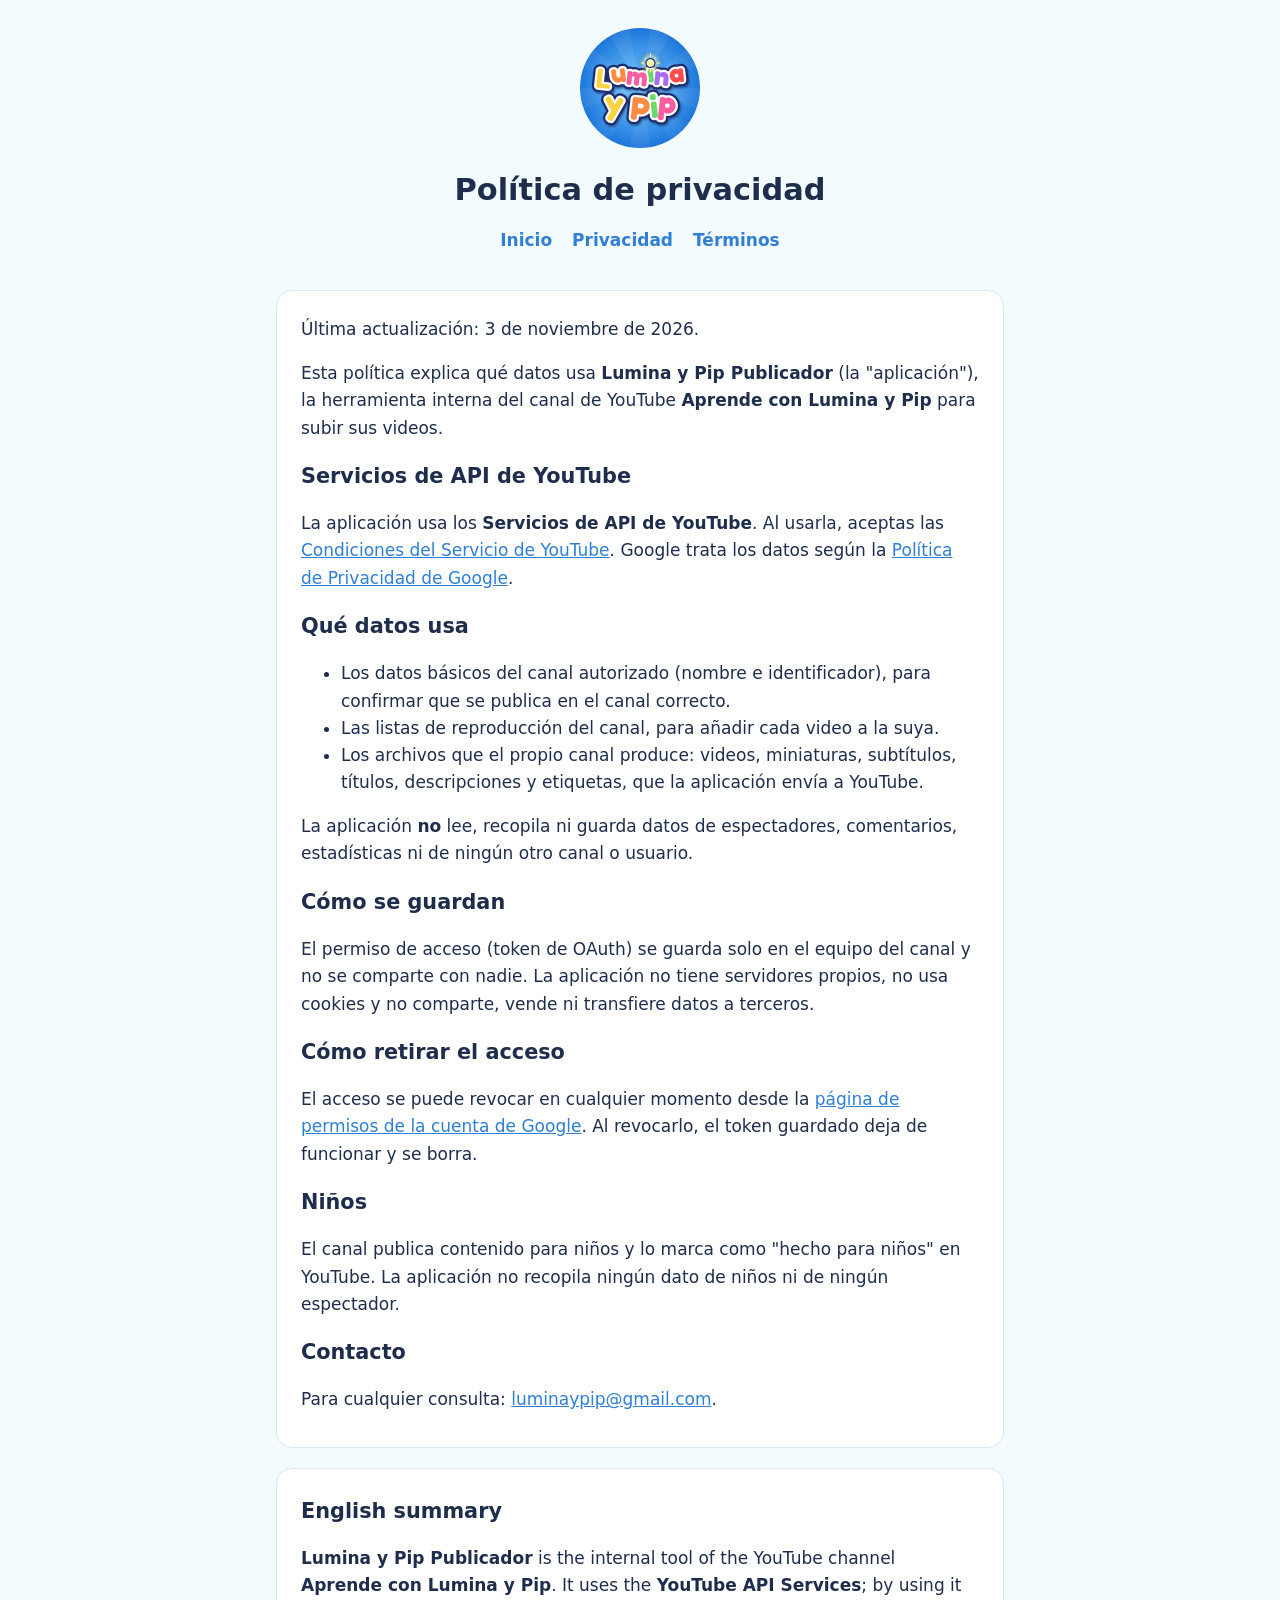
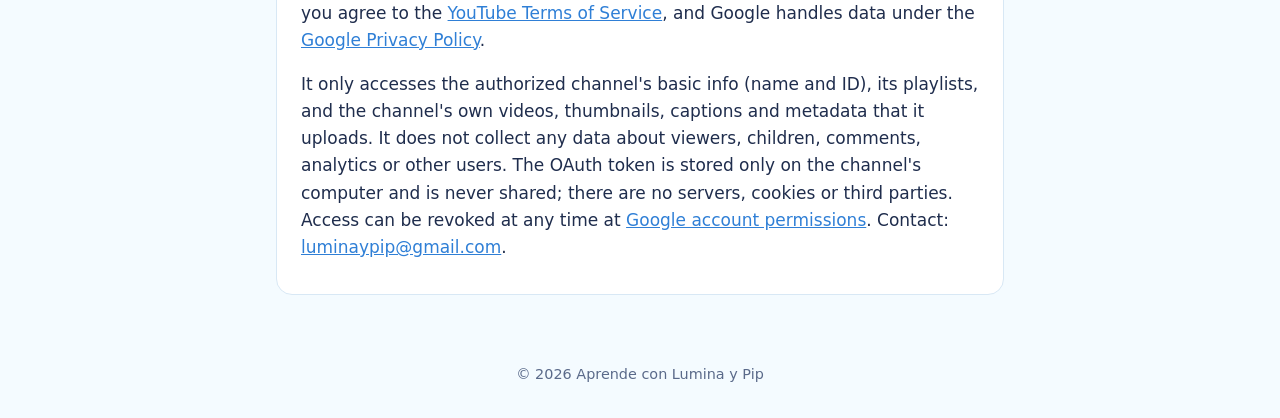
==== privacidad.html @ dc0a206a "Web del canal: inicio, política de privacidad y términos Co-Authored-By: Claude Opus 5.5 <noreply@an" ====
<!doctype html>
<html lang="es">
<head>
<meta charset="utf-8">
<meta name="viewport" content="width=device-width, initial-scale=1">
<title>Política de privacidad</title>
<link rel="icon" href="logo.png">
<link rel="stylesheet" href="estilo.css">
</head>
<body>
<header>
  <img class="logo" src="logo.png" alt="Logo de Lumina y Pip">
  <h1>Política de privacidad</h1>
  <nav><a href="index.html">Inicio</a><a href="privacidad.html">Privacidad</a><a href="terminos.html">Términos</a></nav>
</header>
<main>
  <section>
    <p>Última actualización: 3 de noviembre de 2026.</p>
    <p>Esta política explica qué datos usa <strong>Lumina y Pip Publicador</strong> (la "aplicación"), la
      herramienta interna del canal de YouTube <strong>Aprende con Lumina y Pip</strong> para subir sus videos.</p>

    <h2>Servicios de API de YouTube</h2>
    <p>La aplicación usa los <strong>Servicios de API de YouTube</strong>. Al usarla, aceptas las
      <a href="https://www.youtube.com/t/terms">Condiciones del Servicio de YouTube</a>. Google trata los datos
      según la <a href="https://policies.google.com/privacy">Política de Privacidad de Google</a>.</p>

    <h2>Qué datos usa</h2>
    <ul>
      <li>Los datos básicos del canal autorizado (nombre e identificador), para confirmar que se publica en el
        canal correcto.</li>
      <li>Las listas de reproducción del canal, para añadir cada video a la suya.</li>
      <li>Los archivos que el propio canal produce: videos, miniaturas, subtítulos, títulos, descripciones y
        etiquetas, que la aplicación envía a YouTube.</li>
    </ul>
    <p>La aplicación <strong>no</strong> lee, recopila ni guarda datos de espectadores, comentarios,
      estadísticas ni de ningún otro canal o usuario.</p>

    <h2>Cómo se guardan</h2>
    <p>El permiso de acceso (token de OAuth) se guarda solo en el equipo del canal y no se comparte con nadie.
      La aplicación no tiene servidores propios, no usa cookies y no comparte, vende ni transfiere datos a
      terceros.</p>

    <h2>Cómo retirar el acceso</h2>
    <p>El acceso se puede revocar en cualquier momento desde la
      <a href="https://security.google.com/settings/security/permissions">página de permisos de la cuenta de
      Google</a>. Al revocarlo, el token guardado deja de funcionar y se borra.</p>

    <h2>Niños</h2>
    <p>El canal publica contenido para niños y lo marca como "hecho para niños" en YouTube. La aplicación no
      recopila ningún dato de niños ni de ningún espectador.</p>

    <h2>Contacto</h2>
    <p>Para cualquier consulta: <a href="mailto:luminaypip@gmail.com">luminaypip@gmail.com</a>.</p>
  </section>

  <section id="english" lang="en">
    <h2>English summary</h2>
    <p><strong>Lumina y Pip Publicador</strong> is the internal tool of the YouTube channel
      <strong>Aprende con Lumina y Pip</strong>. It uses the <strong>YouTube API Services</strong>; by using it
      you agree to the <a href="https://www.youtube.com/t/terms">YouTube Terms of Service</a>, and Google handles
      data under the <a href="https://policies.google.com/privacy">Google Privacy Policy</a>.</p>
    <p>It only accesses the authorized channel's basic info (name and ID), its playlists, and the channel's own
      videos, thumbnails, captions and metadata that it uploads. It does not collect any data about viewers,
      children, comments, analytics or other users. The OAuth token is stored only on the channel's computer and
      is never shared; there are no servers, cookies or third parties. Access can be revoked at any time at
      <a href="https://security.google.com/settings/security/permissions">Google account permissions</a>.
      Contact: <a href="mailto:luminaypip@gmail.com">luminaypip@gmail.com</a>.</p>
  </section>
</main>
<footer>© 2026 Aprende con Lumina y Pip</footer>
</body>
</html>
---- estilo.css ----
:root {
  --fondo: #f4fbff;
  --texto: #1f2d4d;
  --suave: #5a6a8a;
  --azul: #2f7fd6;
  --amarillo: #ffd640;
  --tarjeta: #ffffff;
  --borde: #d8e8f5;
}
* { box-sizing: border-box; }
body {
  margin: 0;
  background: var(--fondo);
  color: var(--texto);
  font: 17px/1.6 "Segoe UI", system-ui, -apple-system, sans-serif;
}
header { text-align: center; padding: 28px 16px 8px; }
header img.logo { width: 120px; height: 120px; border-radius: 50%; }
header h1 { margin: 10px 0 0; font-size: 1.9rem; }
nav { margin: 12px 0 0; }
nav a { color: var(--azul); margin: 0 10px; font-weight: 600; text-decoration: none; }
nav a:hover { text-decoration: underline; }
.banner { display: block; width: 100%; max-width: 960px; margin: 20px auto 0; border-radius: 16px; }
main { max-width: 760px; margin: 0 auto; padding: 8px 16px 48px; }
section {
  background: var(--tarjeta);
  border: 1px solid var(--borde);
  border-radius: 16px;
  padding: 8px 24px 16px;
  margin: 20px 0;
}
h2 { font-size: 1.3rem; margin-top: 18px; }
a { color: var(--azul); }
.idioma { color: var(--suave); font-size: 0.95rem; }
footer { text-align: center; color: var(--suave); font-size: 0.9rem; padding: 0 16px 32px; }
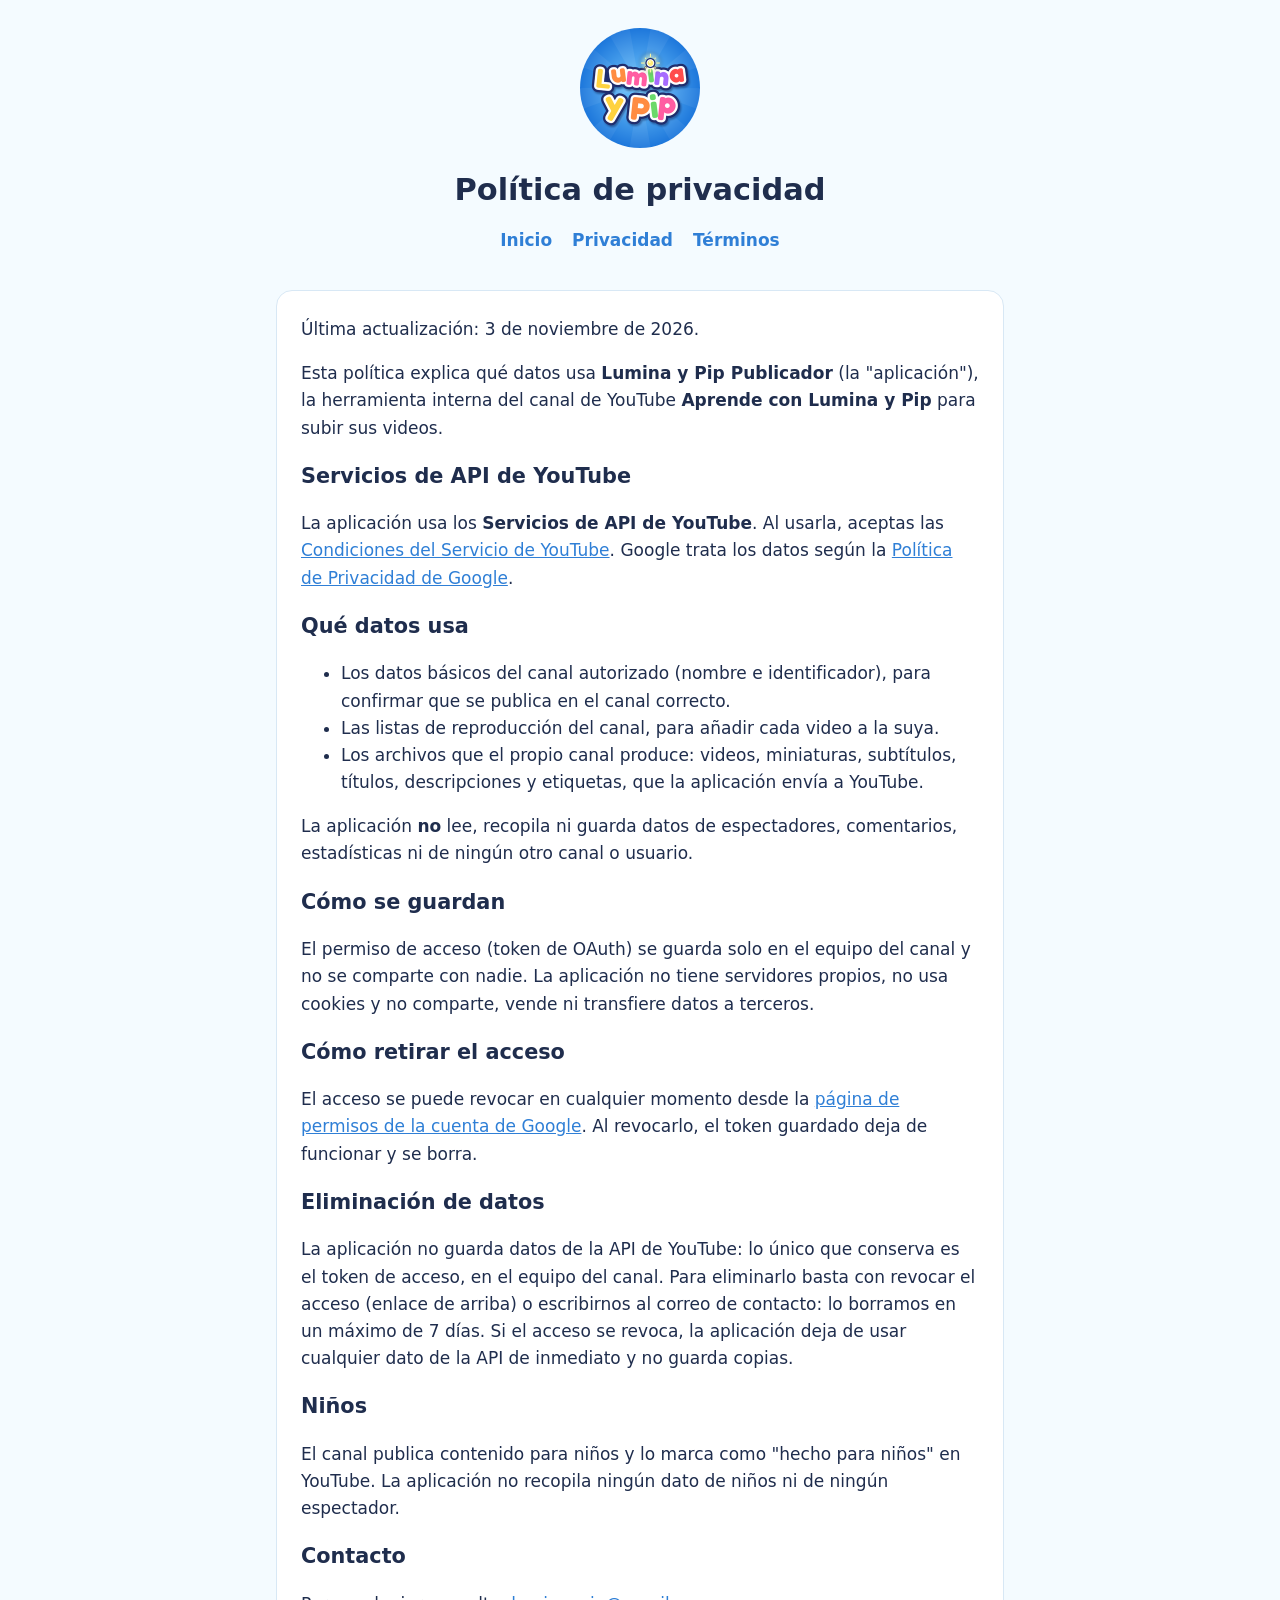
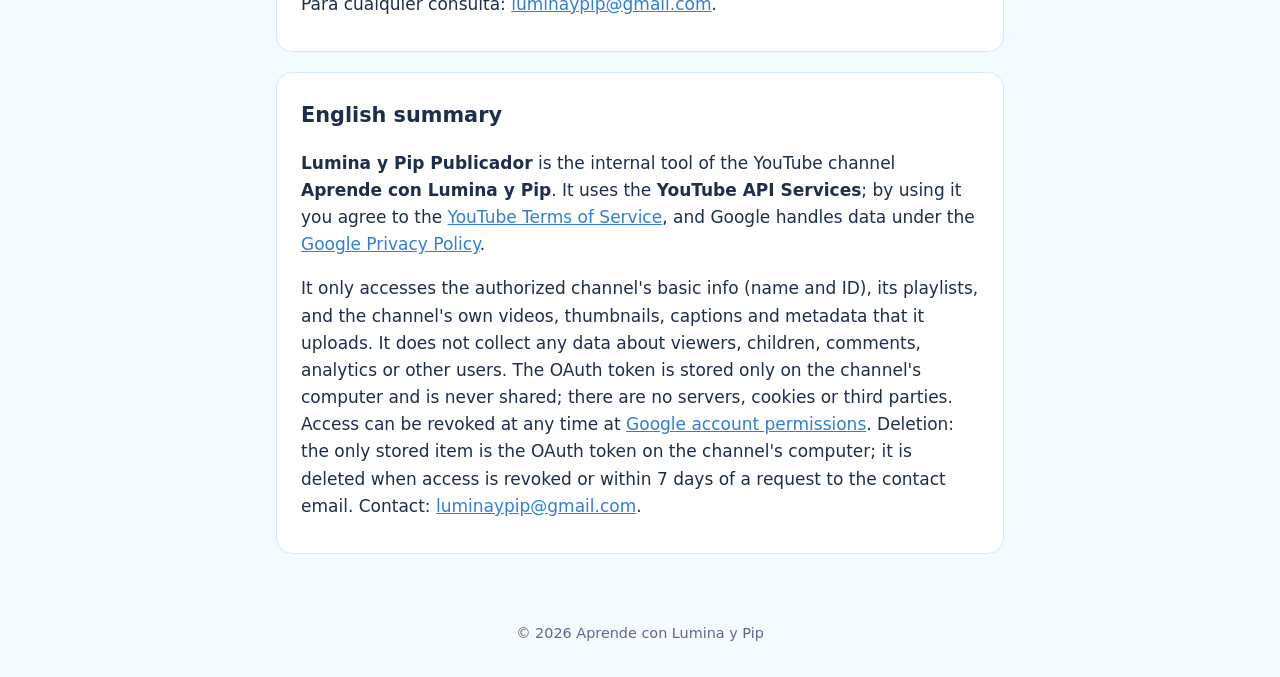
==== commit 343b29a5: "Aviso de Servicios de API de YouTube en el inicio y apartado de eliminación de datos Co-Authored-By:" ====
--- a/privacidad.html
+++ b/privacidad.html
@@ -45,6 +45,12 @@
       <a href="https://security.google.com/settings/security/permissions">página de permisos de la cuenta de
       Google</a>. Al revocarlo, el token guardado deja de funcionar y se borra.</p>
 
+    <h2>Eliminación de datos</h2>
+    <p>La aplicación no guarda datos de la API de YouTube: lo único que conserva es el token de acceso, en el
+      equipo del canal. Para eliminarlo basta con revocar el acceso (enlace de arriba) o escribirnos al correo de
+      contacto: lo borramos en un máximo de 7 días. Si el acceso se revoca, la aplicación deja de usar cualquier
+      dato de la API de inmediato y no guarda copias.</p>
+
     <h2>Niños</h2>
     <p>El canal publica contenido para niños y lo marca como "hecho para niños" en YouTube. La aplicación no
       recopila ningún dato de niños ni de ningún espectador.</p>
@@ -64,6 +70,8 @@
       children, comments, analytics or other users. The OAuth token is stored only on the channel's computer and
       is never shared; there are no servers, cookies or third parties. Access can be revoked at any time at
       <a href="https://security.google.com/settings/security/permissions">Google account permissions</a>.
+      Deletion: the only stored item is the OAuth token on the channel's computer; it is deleted when access is
+      revoked or within 7 days of a request to the contact email.
       Contact: <a href="mailto:luminaypip@gmail.com">luminaypip@gmail.com</a>.</p>
   </section>
 </main>
--- a/estilo.css
+++ b/estilo.css
@@ -33,3 +33,4 @@
 a { color: var(--azul); }
 .idioma { color: var(--suave); font-size: 0.95rem; }
 footer { text-align: center; color: var(--suave); font-size: 0.9rem; padding: 0 16px 32px; }
+.aviso-yt { background: #fff4f4; border-left: 4px solid #e62117; padding: 10px 14px; border-radius: 8px; }
